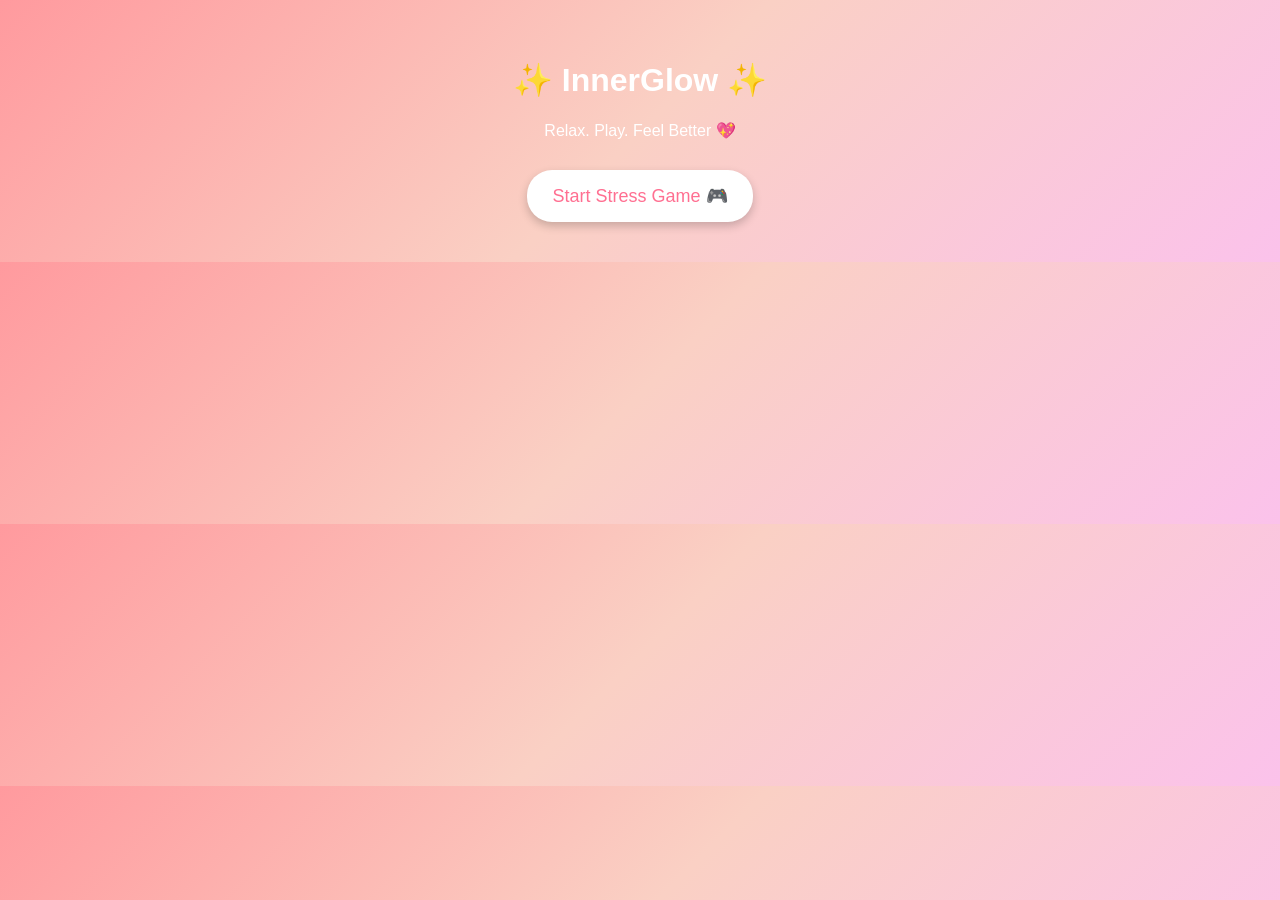
==== index.html @ b2dd7cb2 "Add files via upload" ====
<!DOCTYPE html>
<html lang="en">
<head>
  <meta charset="UTF-8">
  <title>InnerGlow</title>
  <link rel="stylesheet" href="style.css">
</head>
<body>

<div class="container">
  <h1>✨ InnerGlow ✨</h1>
  <p class="tagline">Relax. Play. Feel Better 💖</p>

  <a href="stress.html">
    <button class="main-btn">Start Stress Game 🎮</button>
  </a>
</div>

</body>
</html>
---- style.css ----
body {
  margin: 0;
  font-family: Arial, sans-serif;
  background: linear-gradient(135deg, #ff9a9e, #fad0c4, #fbc2eb);
  text-align: center;
  color: #333;
}

.container {
  padding: 40px;
}

h1, h2 {
  color: #fff;
}

.tagline {
  color: #fff;
  margin-bottom: 30px;
}

.main-btn {
  background: white;
  color: #ff6f91;
  border: none;
  padding: 15px 25px;
  font-size: 18px;
  border-radius: 25px;
  cursor: pointer;
  box-shadow: 0 4px 10px rgba(0,0,0,0.2);
}

.main-btn:hover {
  background: #ffe0e9;
}

#bubble {
  width: 120px;
  height: 120px;
  background: radial-gradient(circle, #ff6f91, #ff9671);
  border-radius: 50%;
  margin: 40px auto;
  cursor: pointer;
  transition: transform 0.2s;
}

#bubble:active {
  transform: scale(0.8);
}

#message {
  font-size: 18px;
  margin-top: 20px;
}

#points {
  font-size: 20px;
  font-weight: bold;
  margin-top: 10px;
}
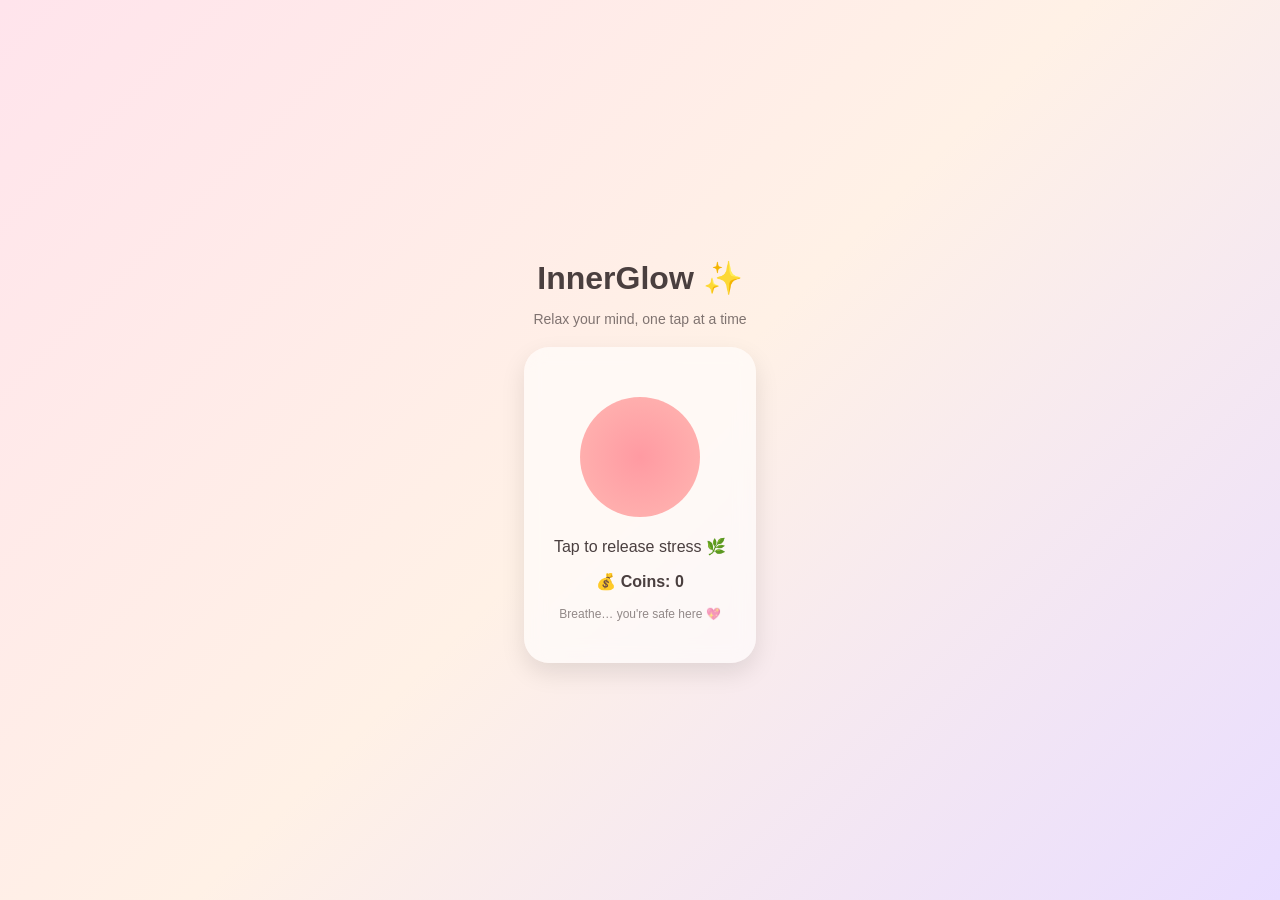
==== commit 90d41b0e: "Add files via upload" ====
--- a/index.html
+++ b/index.html
@@ -1,20 +1,35 @@
 <!DOCTYPE html>
 <html lang="en">
 <head>
-  <meta charset="UTF-8">
-  <title>InnerGlow</title>
-  <link rel="stylesheet" href="style.css">
+<meta charset="UTF-8">
+<title>InnerGlow</title>
+<link rel="stylesheet" href="style.css">
 </head>
 <body>
 
-<div class="container">
-  <h1>✨ InnerGlow ✨</h1>
-  <p class="tagline">Relax. Play. Feel Better 💖</p>
+<div class="screen">
 
-  <a href="stress.html">
-    <button class="main-btn">Start Stress Game 🎮</button>
-  </a>
+  <div class="top">
+    <h1>InnerGlow ✨</h1>
+    <p>Relax your mind, one tap at a time</p>
+  </div>
+
+  <div class="card">
+
+    <div id="bubble"></div>
+
+    <p id="message">Tap to release stress 🌿</p>
+
+    <p class="stats">
+      💰 Coins: <span id="coins">0</span>
+    </p>
+
+    <p class="hint">Breathe… you're safe here 💖</p>
+
+  </div>
+
 </div>
 
+<script src="script.js"></script>
 </body>
 </html>
--- a/style.css
+++ b/style.css
@@ -1,60 +1,58 @@
 body {
   margin: 0;
   font-family: Arial, sans-serif;
-  background: linear-gradient(135deg, #ff9a9e, #fad0c4, #fbc2eb);
-  text-align: center;
-  color: #333;
+  background: linear-gradient(135deg, #ffe4ec, #fff1e6, #e9ddff);
+  display: flex;
+  justify-content: center;
+  align-items: center;
+  height: 100vh;
+  color: #4a3f3f;
 }
 
-.container {
-  padding: 40px;
+.screen {
+  text-align: center;
 }
 
-h1, h2 {
-  color: #fff;
+.top h1 {
+  font-size: 32px;
+  margin-bottom: 5px;
 }
 
-.tagline {
-  color: #fff;
-  margin-bottom: 30px;
+.top p {
+  font-size: 14px;
+  opacity: 0.7;
 }
 
-.main-btn {
-  background: white;
-  color: #ff6f91;
-  border: none;
-  padding: 15px 25px;
-  font-size: 18px;
+.card {
+  margin-top: 20px;
+  padding: 30px;
+  background: rgba(255,255,255,0.6);
   border-radius: 25px;
-  cursor: pointer;
-  box-shadow: 0 4px 10px rgba(0,0,0,0.2);
-}
-
-.main-btn:hover {
-  background: #ffe0e9;
+  backdrop-filter: blur(10px);
+  box-shadow: 0 10px 25px rgba(0,0,0,0.1);
 }
 
 #bubble {
   width: 120px;
   height: 120px;
-  background: radial-gradient(circle, #ff6f91, #ff9671);
+  margin: 20px auto;
   border-radius: 50%;
-  margin: 40px auto;
+  background: radial-gradient(circle, #ff9aa2, #ffb7b2);
   cursor: pointer;
   transition: transform 0.2s;
 }
 
 #bubble:active {
-  transform: scale(0.8);
+  transform: scale(0.85);
 }
 
-#message {
-  font-size: 18px;
-  margin-top: 20px;
+.stats {
+  margin-top: 15px;
+  font-weight: bold;
 }
 
-#points {
-  font-size: 20px;
-  font-weight: bold;
+.hint {
+  font-size: 12px;
+  opacity: 0.6;
   margin-top: 10px;
 }
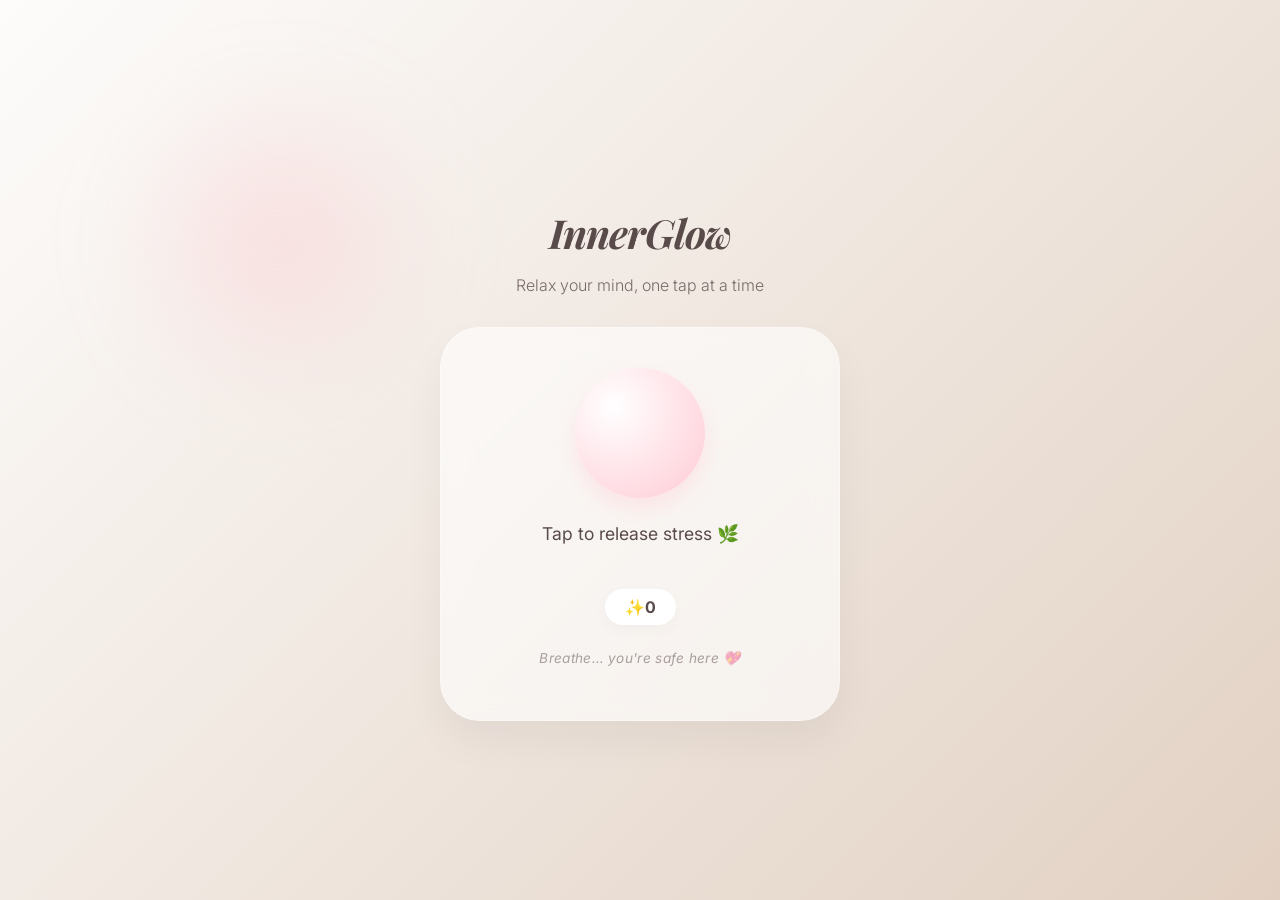
==== commit 5c0594b9: "Add files via upload" ====
--- a/index.html
+++ b/index.html
@@ -1,34 +1,40 @@
 <!DOCTYPE html>
 <html lang="en">
 <head>
-<meta charset="UTF-8">
-<title>InnerGlow</title>
-<link rel="stylesheet" href="style.css">
+    <meta charset="UTF-8">
+    <meta name="viewport" content="width=device-width, initial-scale=1.0">
+    <title>InnerGlow | Wellness</title>
+    <link href="https://fonts.googleapis.com/css2?family=Playfair+Display:ital@0;1&family=Inter:wght@300;400&display=swap" rel="stylesheet">
+    <link rel="stylesheet" href="style.css">
 </head>
 <body>
 
-<div class="screen">
+<div class="glow-bg"></div>
 
-  <div class="top">
-    <h1>InnerGlow ✨</h1>
-    <p>Relax your mind, one tap at a time</p>
-  </div>
+<main class="app-container">
+    <header class="header">
+        <h1 class="logo">InnerGlow</h1>
+        <p class="subtitle">Relax your mind, one tap at a time</p>
+    </header>
 
-  <div class="card">
+    <section class="glass-card">
+        <div class="interaction-area">
+            <div id="bubble" class="pulse-element"></div>
+            <p id="message">Tap to release stress 🌿</p>
+        </div>
 
-    <div id="bubble"></div>
+        <div class="stats-row">
+            <div class="stat-pill">
+                <span class="icon">✨</span>
+                <span id="coins">0</span>
+            </div>
+        </div>
 
-    <p id="message">Tap to release stress 🌿</p>
-
-    <p class="stats">
-      💰 Coins: <span id="coins">0</span>
-    </p>
-
-    <p class="hint">Breathe… you're safe here 💖</p>
-
-  </div>
-
-</div>
+        <footer class="card-footer">
+            <p class="hint">Breathe… you're safe here 💖</p>
+        </footer>
+    </section>
+</main>
 
 <script src="script.js"></script>
 </body>
--- a/style.css
+++ b/style.css
@@ -1,58 +1,220 @@
+:root {
+    --bg-gradient: linear-gradient(135deg, #fdfcfb 0%, #e2d1c3 100%);
+    --accent-color: #b8a390;
+    --glass-bg: rgba(255, 255, 255, 0.6);
+    --text-main: #4a4a4a;
+}
+
+body {
+    margin: 0;
+    padding: 0;
+    font-family: 'Inter', sans-serif;
+    background: var(--bg-gradient);
+    height: 100vh;
+    display: flex;
+    justify-content: center;
+    align-items: center;
+    color: var(--text-main);
+    overflow: hidden;
+}
+
+/* Floating background glow for atmosphere */
+.glow-bg {
+    position: absolute;
+    width: 300px;
+    height: 300px;
+    background: radial-gradient(circle, rgba(255,182,193,0.4) 0%, rgba(255,255,255,0) 70%);
+    top: 10%;
+    left: 10%;
+    z-index: -1;
+    filter: blur(50px);
+}
+
+.app-container {
+    text-align: center;
+    width: 90%;
+    max-width: 400px;
+}
+
+.logo {
+    font-family: 'Playfair Display', serif;
+    font-size: 2.5rem;
+    margin-bottom: 0.5rem;
+    font-style: italic;
+    letter-spacing: -1px;
+}
+
+.subtitle {
+    font-weight: 300;
+    opacity: 0.8;
+    margin-bottom: 2rem;
+}
+
+/* Glassmorphism Card */
+.glass-card {
+    background: var(--glass-bg);
+    backdrop-filter: blur(15px);
+    -webkit-backdrop-filter: blur(15px);
+    border: 1px solid rgba(255, 255, 255, 0.3);
+    border-radius: 40px;
+    padding: 40px 20px;
+    box-shadow: 0 20px 40px rgba(0,0,0,0.05);
+}
+
+#bubble {
+    width: 120px;
+    height: 120px;
+    background: linear-gradient(135deg, #e0c3fc 0%, #8ec5fc 100%);
+    border-radius: 50%;
+    margin: 0 auto 20px;
+    cursor: pointer;
+    box-shadow: 0 10px 20px rgba(142, 197, 252, 0.4);
+    transition: transform 0.3s cubic-bezier(0.175, 0.885, 0.32, 1.275);
+}
+
+#bubble:active {
+    transform: scale(0.9);
+}
+
+/* Simple animation to make it feel alive */
+.pulse-element {
+    animation: floating 3s ease-in-out infinite;
+}
+
+@keyframes floating {
+    0% { transform: translateY(0px); }
+    50% { transform: translateY(-10px); }
+    100% { transform: translateY(0px); }
+}
+
+.stat-pill {
+    display: inline-flex;
+    align-items: center;
+    background: white;
+    padding: 8px 20px;
+    border-radius: 100px;
+    font-weight: bold;
+    margin-top: 20px;
+    box-shadow: 0 5px 15px rgba(0,0,0,0.03);
+}
+
+.hint {
+    font-size: 0.9rem;
+    margin-top: 30px;
+    font-style: italic;
+    opacity: 0.6;
+}/* TRANSFORMATION HIGHLIGHTS:
+   - Added custom properties for easy color management.
+   - Replaced Arial with a modern Serif/Sans duo.
+   - Softened shadows and optimized transitions for a "liquid" feel.
+*/
+
+:root {
+  --primary-glow: #fdfcfb;
+  --accent-peach: #ffcad4;
+  --accent-lavender: #f7d9ff;
+  --text-deep: #5a4b4b;
+  --glass-white: rgba(255, 255, 255, 0.45);
+  --soft-shadow: 0 15px 35px rgba(220, 180, 180, 0.2);
+}
+
 body {
   margin: 0;
-  font-family: Arial, sans-serif;
-  background: linear-gradient(135deg, #ffe4ec, #fff1e6, #e9ddff);
+  /* Using a more sophisticated font stack */
+  font-family: 'Inter', -apple-system, BlinkMacSystemFont, "Segoe UI", Roboto, sans-serif;
+  background: linear-gradient(135deg, #fdfcfb 0%, #e2d1c3 100%);
   display: flex;
   justify-content: center;
   align-items: center;
   height: 100vh;
-  color: #4a3f3f;
+  color: var(--text-deep);
+  -webkit-font-smoothing: antialiased;
 }
 
 .screen {
-  text-align: center;
+  width: 100%;
+  max-width: 380px;
+  padding: 20px;
 }
 
 .top h1 {
-  font-size: 32px;
-  margin-bottom: 5px;
+  /* Using serif-style spacing for a premium feel */
+  font-family: 'Playfair Display', serif;
+  font-size: 2.4rem;
+  font-weight: 700;
+  margin-bottom: 8px;
+  letter-spacing: -0.5px;
 }
 
 .top p {
-  font-size: 14px;
-  opacity: 0.7;
+  font-size: 0.95rem;
+  font-weight: 300;
+  letter-spacing: 0.5px;
+  opacity: 0.8;
 }
 
 .card {
+  margin-top: 35px;
+  padding: 45px 30px;
+  background: var(--glass-white);
+  border: 1px solid rgba(255, 255, 255, 0.5);
+  border-radius: 40px; /* Softer, more modern corners */
+  backdrop-filter: blur(20px);
+  -webkit-backdrop-filter: blur(20px);
+  box-shadow: var(--soft-shadow);
+  transition: all 0.4s ease;
+}
+
+#bubble {
+  width: 130px;
+  height: 130px;
+  margin: 0 auto 25px;
+  border-radius: 50%;
+  /* A more ethereal gradient */
+  background: radial-gradient(circle at 30% 30%, #ffffff, #ffcad4);
+  cursor: pointer;
+  box-shadow: 0 10px 20px rgba(255, 202, 212, 0.4);
+  /* Smoother timing function for a premium feel */
+  transition: transform 0.4s cubic-bezier(0.175, 0.885, 0.32, 1.275), box-shadow 0.3s ease;
+}
+
+#bubble:hover {
+    transform: scale(1.05);
+    box-shadow: 0 15px 30px rgba(255, 202, 212, 0.6);
+}
+
+#bubble:active {
+  transform: scale(0.92);
+}
+
+#message {
+    font-size: 1.1rem;
+    font-weight: 400;
+    margin-bottom: 25px;
+}
+
+.stats {
+  display: inline-block;
+  background: white;
+  padding: 10px 24px;
+  border-radius: 50px;
+  font-size: 0.9rem;
   margin-top: 20px;
-  padding: 30px;
-  background: rgba(255,255,255,0.6);
-  border-radius: 25px;
-  backdrop-filter: blur(10px);
-  box-shadow: 0 10px 25px rgba(0,0,0,0.1);
-}
-
-#bubble {
-  width: 120px;
-  height: 120px;
-  margin: 20px auto;
-  border-radius: 50%;
-  background: radial-gradient(circle, #ff9aa2, #ffb7b2);
-  cursor: pointer;
-  transition: transform 0.2s;
-}
-
-#bubble:active {
-  transform: scale(0.85);
-}
-
-.stats {
-  margin-top: 15px;
-  font-weight: bold;
+  box-shadow: 0 4px 10px rgba(0,0,0,0.03);
 }
 
 .hint {
-  font-size: 12px;
-  opacity: 0.6;
-  margin-top: 10px;
+  font-size: 0.85rem;
+  font-style: italic;
+  opacity: 0.5;
+  margin-top: 25px;
+  letter-spacing: 0.3px;
+}.tap-animate {
+  animation: tapPop 0.3s cubic-bezier(0.175, 0.885, 0.32, 1.275);
+}
+
+@keyframes tapPop {
+  0% { transform: scale(1); }
+  50% { transform: scale(0.92); }
+  100% { transform: scale(1); }
 }
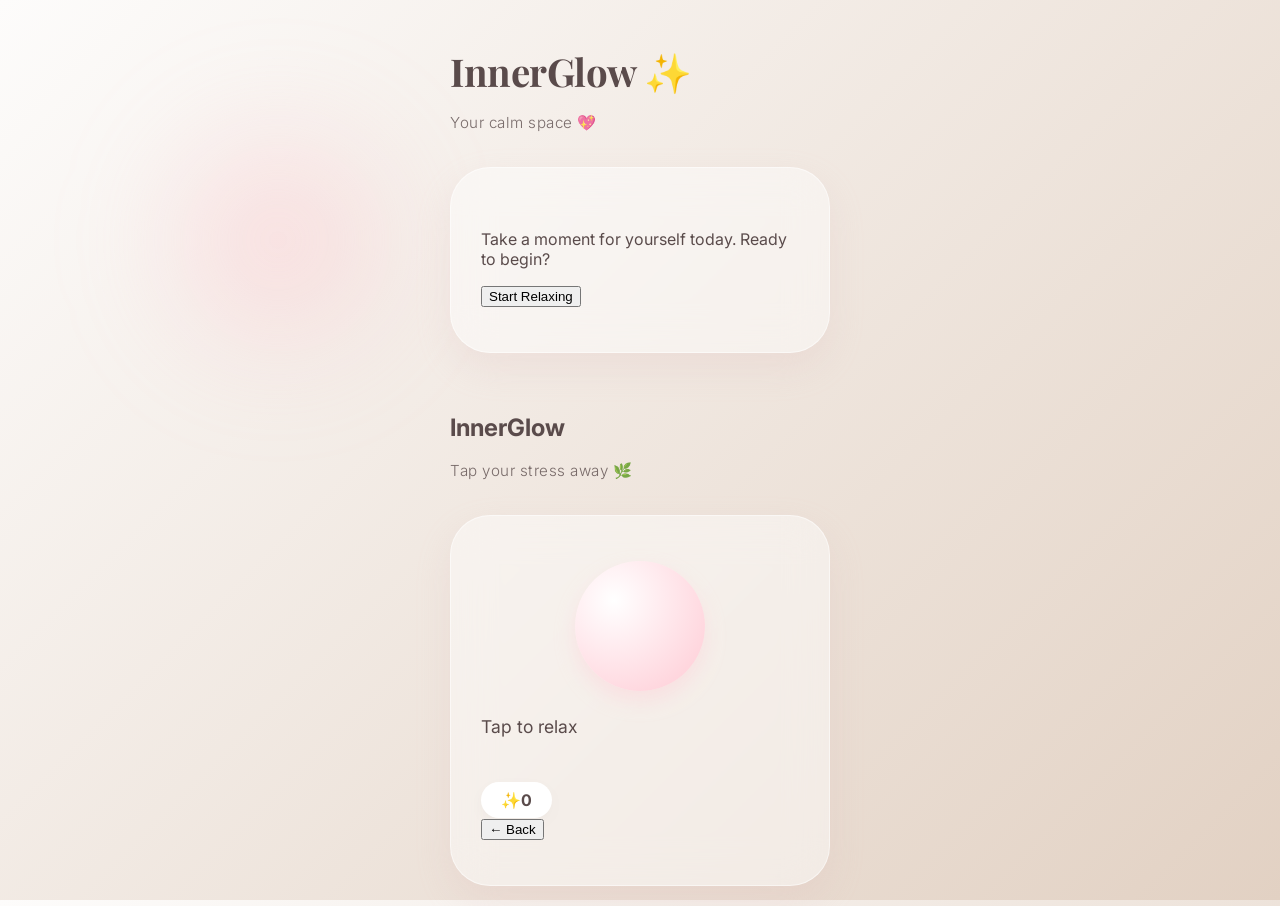
==== commit fa1f2b2c: "Update index.html" ====
--- a/index.html
+++ b/index.html
@@ -3,39 +3,48 @@
 <head>
     <meta charset="UTF-8">
     <meta name="viewport" content="width=device-width, initial-scale=1.0">
-    <title>InnerGlow | Wellness</title>
-    <link href="https://fonts.googleapis.com/css2?family=Playfair+Display:ital@0;1&family=Inter:wght@300;400&display=swap" rel="stylesheet">
+    <title>InnerGlow ✨</title>
+    <link href="https://fonts.googleapis.com/css2?family=Playfair+Display:ital,wght@0,700;1,700&family=Inter:wght@300;400;600&display=swap" rel="stylesheet">
     <link rel="stylesheet" href="style.css">
 </head>
 <body>
 
-<div class="glow-bg"></div>
+    <div class="glow-bg"></div>
 
-<main class="app-container">
-    <header class="header">
-        <h1 class="logo">InnerGlow</h1>
-        <p class="subtitle">Relax your mind, one tap at a time</p>
-    </header>
+    <main class="app-viewport">
+        
+        <section id="home" class="screen active">
+            <header class="top">
+                <h1>InnerGlow ✨</h1>
+                <p>Your calm space 💖</p>
+            </header>
+            
+            <div class="card">
+                <p class="intro-text">Take a moment for yourself today. Ready to begin?</p>
+                <button class="btn-primary" onclick="startGame()">Start Relaxing</button>
+            </div>
+        </section>
 
-    <section class="glass-card">
-        <div class="interaction-area">
-            <div id="bubble" class="pulse-element"></div>
-            <p id="message">Tap to release stress 🌿</p>
-        </div>
+        <section id="game" class="screen">
+            <header class="top">
+                <h2>InnerGlow</h2>
+                <p>Tap your stress away 🌿</p>
+            </header>
 
-        <div class="stats-row">
-            <div class="stat-pill">
-                <span class="icon">✨</span>
-                <span id="coins">0</span>
+            <div class="card">
+                <div id="bubble"></div>
+                <p id="message">Tap to relax</p>
+                
+                <div class="stats-row">
+                    <div class="stat-pill">✨ <span id="coins">0</span></div>
+                </div>
+
+                <button class="btn-secondary" onclick="goHome()">← Back</button>
             </div>
-        </div>
+        </section>
 
-        <footer class="card-footer">
-            <p class="hint">Breathe… you're safe here 💖</p>
-        </footer>
-    </section>
-</main>
+    </main>
 
-<script src="script.js"></script>
+    <script src="script.js"></script>
 </body>
-</html>+</html>
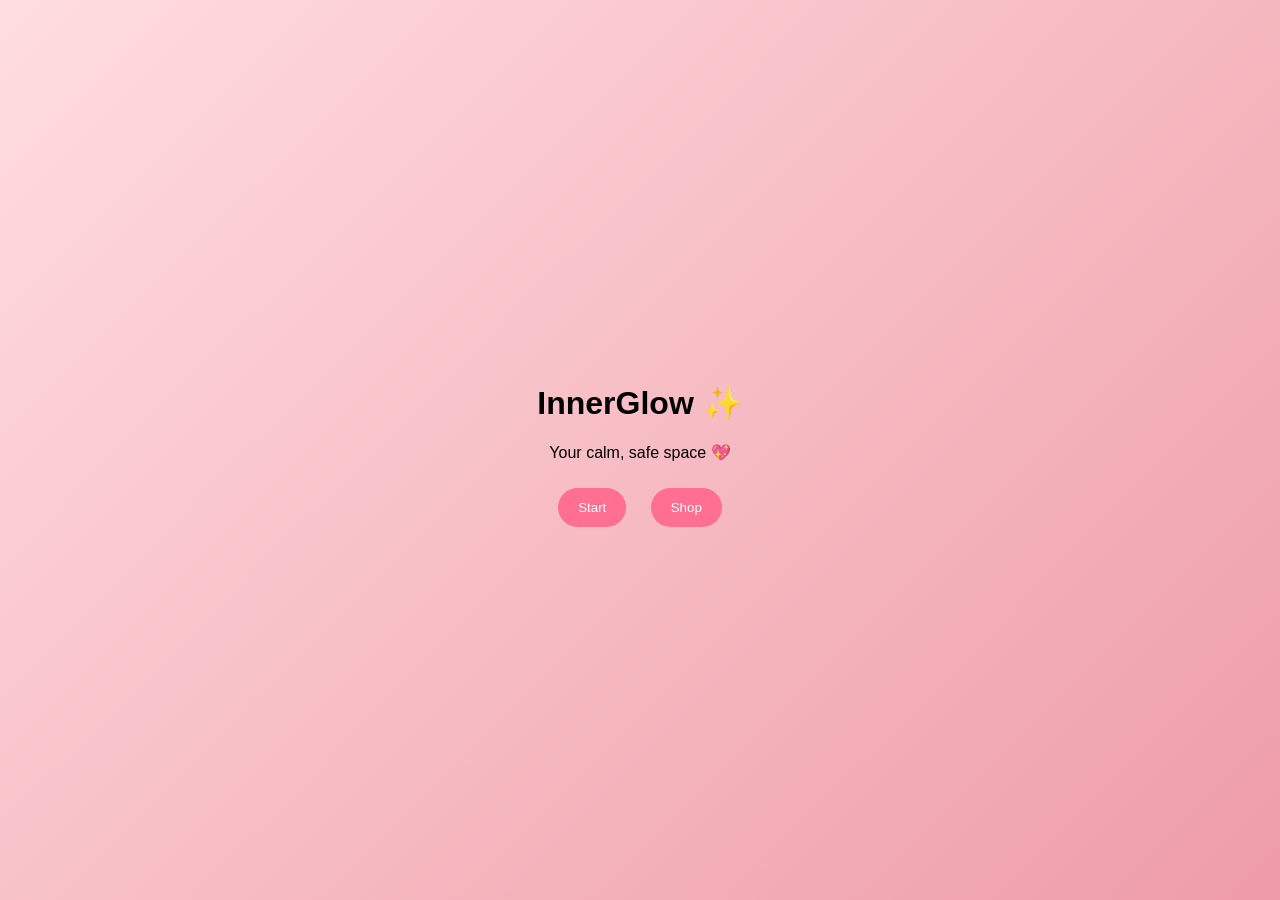
==== commit 514d6421: "Add files via upload" ====
--- a/index.html
+++ b/index.html
@@ -1,50 +1,41 @@
 <!DOCTYPE html>
 <html lang="en">
 <head>
-    <meta charset="UTF-8">
-    <meta name="viewport" content="width=device-width, initial-scale=1.0">
-    <title>InnerGlow ✨</title>
-    <link href="https://fonts.googleapis.com/css2?family=Playfair+Display:ital,wght@0,700;1,700&family=Inter:wght@300;400;600&display=swap" rel="stylesheet">
-    <link rel="stylesheet" href="style.css">
+<meta charset="UTF-8">
+<title>InnerGlow</title>
+<link rel="stylesheet" href="style.css">
 </head>
 <body>
 
-    <div class="glow-bg"></div>
+<!-- HOME -->
+<div id="home" class="screen active">
+  <h1>InnerGlow ✨</h1>
+  <p>Your calm, safe space 💖</p>
+  <button onclick="showScreen('game')">Start</button>
+  <button onclick="showScreen('shop')">Shop</button>
+</div>
 
-    <main class="app-viewport">
-        
-        <section id="home" class="screen active">
-            <header class="top">
-                <h1>InnerGlow ✨</h1>
-                <p>Your calm space 💖</p>
-            </header>
-            
-            <div class="card">
-                <p class="intro-text">Take a moment for yourself today. Ready to begin?</p>
-                <button class="btn-primary" onclick="startGame()">Start Relaxing</button>
-            </div>
-        </section>
+<!-- GAME -->
+<div id="game" class="screen">
+  <h2>Tap your stress away 🌿</h2>
+  <div id="bubble"></div>
+  <p id="message">Tap to relax</p>
+  <p>💰 Coins: <span id="coins">0</span></p>
+  <div id="companion">😊</div>
+  <button onclick="showScreen('home')">Back</button>
+</div>
 
-        <section id="game" class="screen">
-            <header class="top">
-                <h2>InnerGlow</h2>
-                <p>Tap your stress away 🌿</p>
-            </header>
+<!-- SHOP -->
+<div id="shop" class="screen">
+  <h2>Reward Shop 🛍️</h2>
+  <p>💰 Coins: <span id="coins2">0</span></p>
 
-            <div class="card">
-                <div id="bubble"></div>
-                <p id="message">Tap to relax</p>
-                
-                <div class="stats-row">
-                    <div class="stat-pill">✨ <span id="coins">0</span></div>
-                </div>
+  <button onclick="buyTheme('dark')">Unlock Dark Theme (10 coins)</button>
+  <button onclick="buyTheme('dream')">Unlock Dream Theme (20 coins)</button>
 
-                <button class="btn-secondary" onclick="goHome()">← Back</button>
-            </div>
-        </section>
+  <button onclick="showScreen('home')">Back</button>
+</div>
 
-    </main>
-
-    <script src="script.js"></script>
+<script src="script.js"></script>
 </body>
-</html>
+</html>
--- a/style.css
+++ b/style.css
@@ -1,220 +1,74 @@
-:root {
-    --bg-gradient: linear-gradient(135deg, #fdfcfb 0%, #e2d1c3 100%);
-    --accent-color: #b8a390;
-    --glass-bg: rgba(255, 255, 255, 0.6);
-    --text-main: #4a4a4a;
-}
-
-body {
-    margin: 0;
-    padding: 0;
-    font-family: 'Inter', sans-serif;
-    background: var(--bg-gradient);
-    height: 100vh;
-    display: flex;
-    justify-content: center;
-    align-items: center;
-    color: var(--text-main);
-    overflow: hidden;
-}
-
-/* Floating background glow for atmosphere */
-.glow-bg {
-    position: absolute;
-    width: 300px;
-    height: 300px;
-    background: radial-gradient(circle, rgba(255,182,193,0.4) 0%, rgba(255,255,255,0) 70%);
-    top: 10%;
-    left: 10%;
-    z-index: -1;
-    filter: blur(50px);
-}
-
-.app-container {
-    text-align: center;
-    width: 90%;
-    max-width: 400px;
-}
-
-.logo {
-    font-family: 'Playfair Display', serif;
-    font-size: 2.5rem;
-    margin-bottom: 0.5rem;
-    font-style: italic;
-    letter-spacing: -1px;
-}
-
-.subtitle {
-    font-weight: 300;
-    opacity: 0.8;
-    margin-bottom: 2rem;
-}
-
-/* Glassmorphism Card */
-.glass-card {
-    background: var(--glass-bg);
-    backdrop-filter: blur(15px);
-    -webkit-backdrop-filter: blur(15px);
-    border: 1px solid rgba(255, 255, 255, 0.3);
-    border-radius: 40px;
-    padding: 40px 20px;
-    box-shadow: 0 20px 40px rgba(0,0,0,0.05);
-}
-
-#bubble {
-    width: 120px;
-    height: 120px;
-    background: linear-gradient(135deg, #e0c3fc 0%, #8ec5fc 100%);
-    border-radius: 50%;
-    margin: 0 auto 20px;
-    cursor: pointer;
-    box-shadow: 0 10px 20px rgba(142, 197, 252, 0.4);
-    transition: transform 0.3s cubic-bezier(0.175, 0.885, 0.32, 1.275);
-}
-
-#bubble:active {
-    transform: scale(0.9);
-}
-
-/* Simple animation to make it feel alive */
-.pulse-element {
-    animation: floating 3s ease-in-out infinite;
-}
-
-@keyframes floating {
-    0% { transform: translateY(0px); }
-    50% { transform: translateY(-10px); }
-    100% { transform: translateY(0px); }
-}
-
-.stat-pill {
-    display: inline-flex;
-    align-items: center;
-    background: white;
-    padding: 8px 20px;
-    border-radius: 100px;
-    font-weight: bold;
-    margin-top: 20px;
-    box-shadow: 0 5px 15px rgba(0,0,0,0.03);
-}
-
-.hint {
-    font-size: 0.9rem;
-    margin-top: 30px;
-    font-style: italic;
-    opacity: 0.6;
-}/* TRANSFORMATION HIGHLIGHTS:
-   - Added custom properties for easy color management.
-   - Replaced Arial with a modern Serif/Sans duo.
-   - Softened shadows and optimized transitions for a "liquid" feel.
-*/
-
-:root {
-  --primary-glow: #fdfcfb;
-  --accent-peach: #ffcad4;
-  --accent-lavender: #f7d9ff;
-  --text-deep: #5a4b4b;
-  --glass-white: rgba(255, 255, 255, 0.45);
-  --soft-shadow: 0 15px 35px rgba(220, 180, 180, 0.2);
-}
-
 body {
   margin: 0;
-  /* Using a more sophisticated font stack */
-  font-family: 'Inter', -apple-system, BlinkMacSystemFont, "Segoe UI", Roboto, sans-serif;
-  background: linear-gradient(135deg, #fdfcfb 0%, #e2d1c3 100%);
+  font-family: Arial;
   display: flex;
   justify-content: center;
   align-items: center;
   height: 100vh;
-  color: var(--text-deep);
-  -webkit-font-smoothing: antialiased;
+  transition: 0.5s;
+}
+
+/* THEMES */
+body.default {
+  background: linear-gradient(135deg, #ffdde1, #ee9ca7);
+}
+
+body.dark {
+  background: linear-gradient(135deg, #232526, #414345);
+  color: white;
+}
+
+body.dream {
+  background: linear-gradient(135deg, #a18cd1, #fbc2eb);
 }
 
 .screen {
-  width: 100%;
-  max-width: 380px;
-  padding: 20px;
+  display: none;
+  text-align: center;
+  animation: fadeIn 0.5s ease;
 }
 
-.top h1 {
-  /* Using serif-style spacing for a premium feel */
-  font-family: 'Playfair Display', serif;
-  font-size: 2.4rem;
-  font-weight: 700;
-  margin-bottom: 8px;
-  letter-spacing: -0.5px;
+.active {
+  display: block;
 }
 
-.top p {
-  font-size: 0.95rem;
-  font-weight: 300;
-  letter-spacing: 0.5px;
-  opacity: 0.8;
+button {
+  padding: 12px 20px;
+  border-radius: 25px;
+  border: none;
+  background: #ff6f91;
+  color: white;
+  margin: 10px;
+  cursor: pointer;
+  transition: 0.3s;
 }
 
-.card {
-  margin-top: 35px;
-  padding: 45px 30px;
-  background: var(--glass-white);
-  border: 1px solid rgba(255, 255, 255, 0.5);
-  border-radius: 40px; /* Softer, more modern corners */
-  backdrop-filter: blur(20px);
-  -webkit-backdrop-filter: blur(20px);
-  box-shadow: var(--soft-shadow);
-  transition: all 0.4s ease;
+button:hover {
+  transform: scale(1.1);
 }
 
+/* BUBBLE */
 #bubble {
   width: 130px;
   height: 130px;
-  margin: 0 auto 25px;
+  margin: 20px auto;
   border-radius: 50%;
-  /* A more ethereal gradient */
-  background: radial-gradient(circle at 30% 30%, #ffffff, #ffcad4);
+  background: radial-gradient(circle, #ff9aa2, #ffb7b2);
+  animation: float 2s infinite ease-in-out;
   cursor: pointer;
-  box-shadow: 0 10px 20px rgba(255, 202, 212, 0.4);
-  /* Smoother timing function for a premium feel */
-  transition: transform 0.4s cubic-bezier(0.175, 0.885, 0.32, 1.275), box-shadow 0.3s ease;
 }
 
-#bubble:hover {
-    transform: scale(1.05);
-    box-shadow: 0 15px 30px rgba(255, 202, 212, 0.6);
+@keyframes float {
+  0% { transform: translateY(0); }
+  50% { transform: translateY(-10px); }
+  100% { transform: translateY(0); }
 }
 
-#bubble:active {
-  transform: scale(0.92);
+@keyframes fadeIn {
+  from { opacity: 0; }
+  to { opacity: 1; }
 }
 
-#message {
-    font-size: 1.1rem;
-    font-weight: 400;
-    margin-bottom: 25px;
-}
-
-.stats {
-  display: inline-block;
-  background: white;
-  padding: 10px 24px;
-  border-radius: 50px;
-  font-size: 0.9rem;
-  margin-top: 20px;
-  box-shadow: 0 4px 10px rgba(0,0,0,0.03);
-}
-
-.hint {
-  font-size: 0.85rem;
-  font-style: italic;
-  opacity: 0.5;
-  margin-top: 25px;
-  letter-spacing: 0.3px;
-}.tap-animate {
-  animation: tapPop 0.3s cubic-bezier(0.175, 0.885, 0.32, 1.275);
-}
-
-@keyframes tapPop {
-  0% { transform: scale(1); }
-  50% { transform: scale(0.92); }
-  100% { transform: scale(1); }
+#companion {
+  font-size: 40px;
 }
